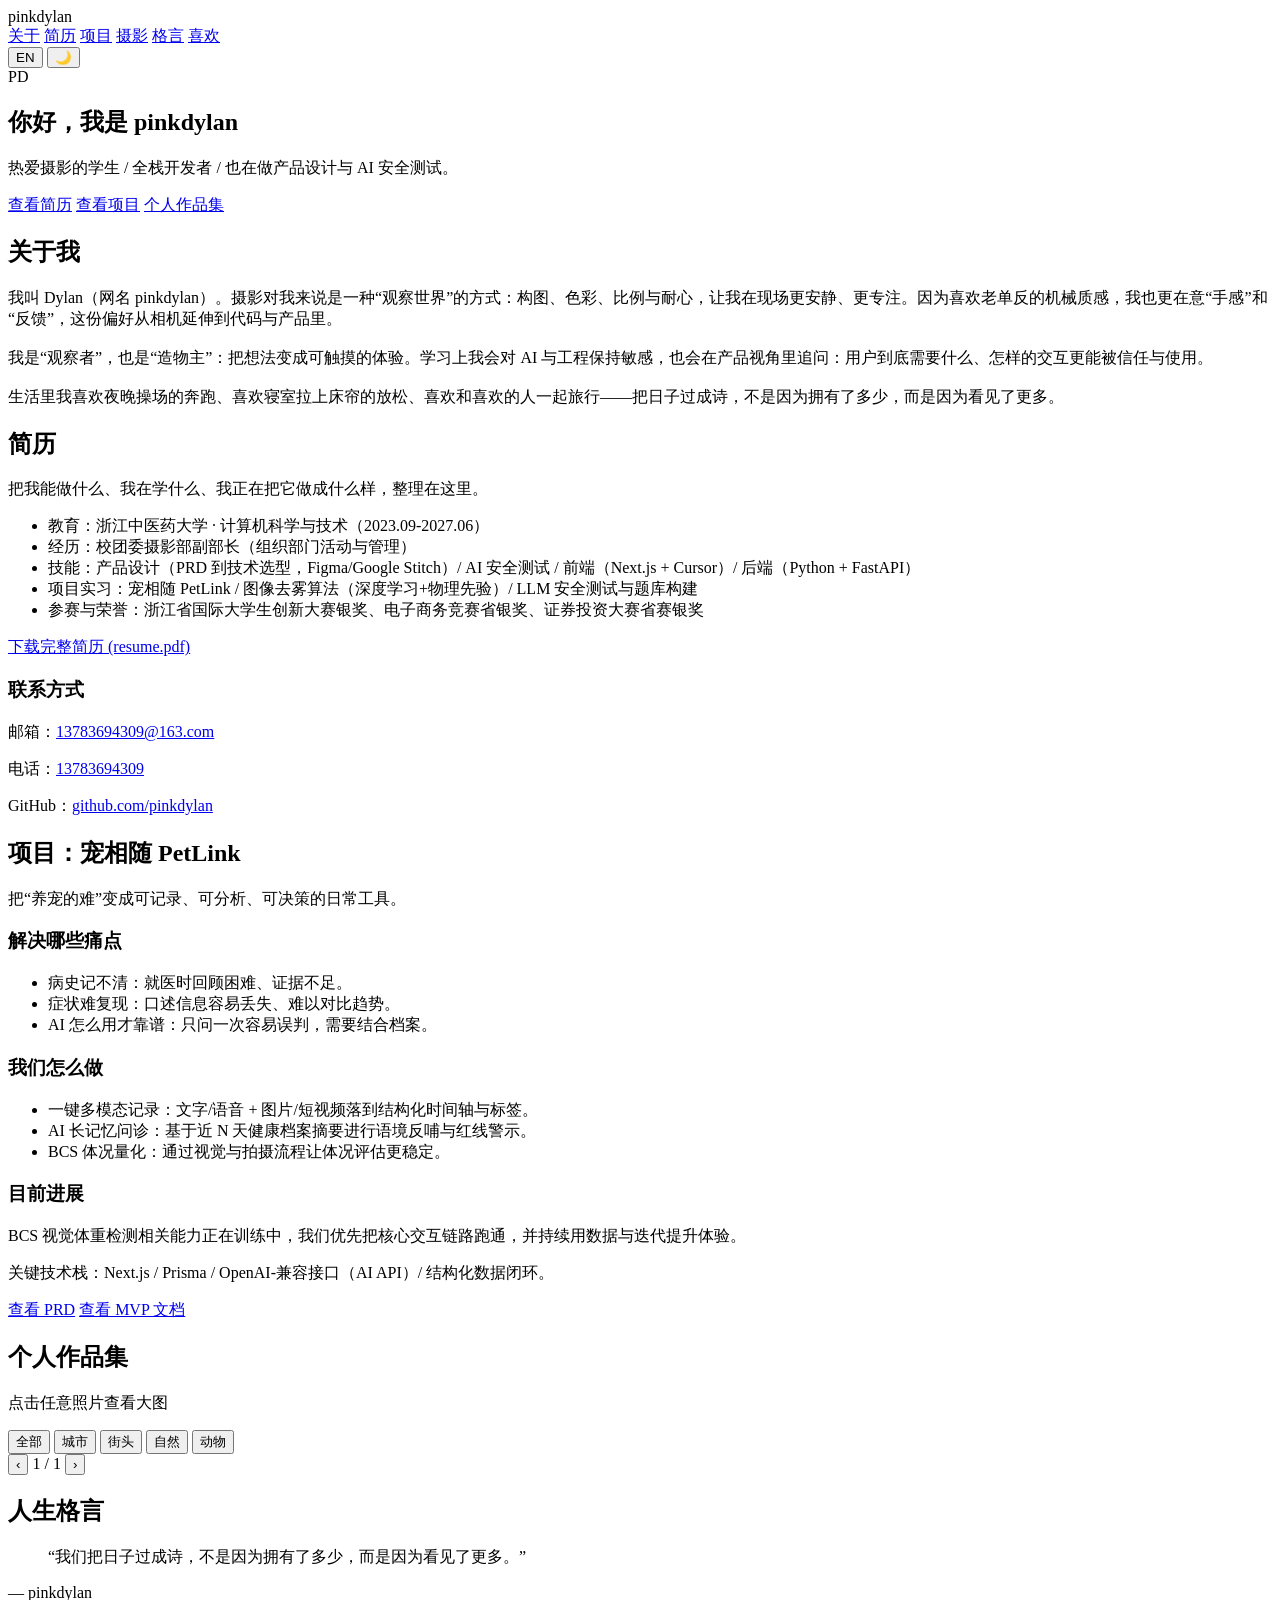
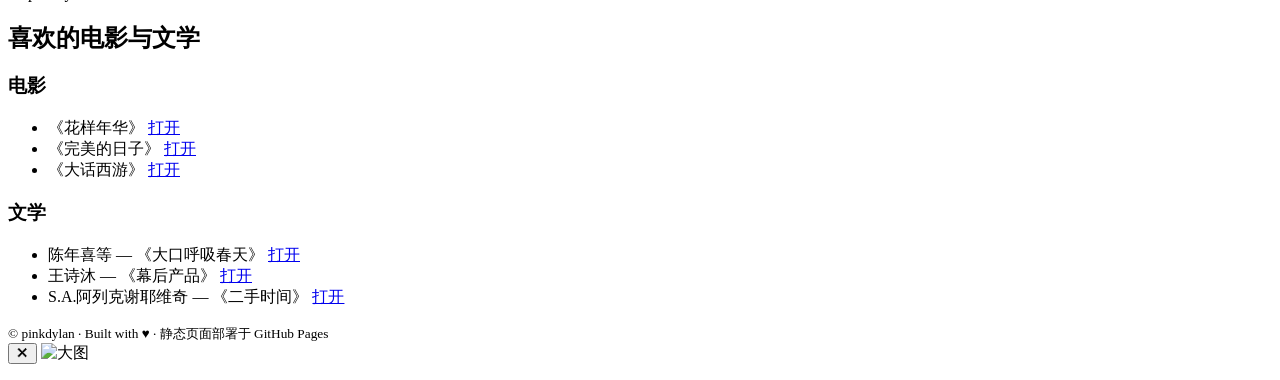
==== docs/index.html @ 2b76d9d4 "Deploy site from docs folder Made-with: Cursor" ====
<!--
Project: pinkdylan GitHub Pages (静态站)
包含文件:
  - index.html
  - styles.css
  - scripts.js

说明: 这些文件按苹果风格（简洁、留白、模糊卡片）设计，适合放到仓库根目录并直接启用 GitHub Pages（使用 main 分支或 gh-pages 分支并选择 root）。

复制每个代码块到对应文件后，提交到 GitHub 并启用 Pages 即可。
-->

<!-- FILE: index.html -->
<!doctype html>
<html lang="zh-CN">
<head>
  <meta charset="utf-8" />
  <meta name="viewport" content="width=device-width, initial-scale=1" />
  <title>pinkdylan — 个人主页</title>
  <meta name="description" content="pinkdylan 的个人主页：关于我 / 简历 / 宠相随 PetLink / 个人作品集（摄影）/ 人生格言 / 喜欢的电影与文学" />
  <link rel="stylesheet" href="/web007/styles.css">
</head>
<body>
  <header class="topbar">
    <div class="container">
      <div class="brand">pinkdylan</div>
      <nav class="nav">
        <a href="#about" data-i18n="nav.about">关于</a>
        <a href="#resume" data-i18n="nav.resume">简历</a>
        <a href="#project" data-i18n="nav.project">项目</a>
        <a href="#photo" data-i18n="nav.photo">摄影</a>
        <a href="#quotes" data-i18n="nav.quotes">格言</a>
        <a href="#favorites" data-i18n="nav.favorites">喜欢</a>
      </nav>
      <button id="langToggle" class="icon-btn" aria-label="切换语言">EN</button>
      <button id="themeToggle" class="icon-btn" aria-label="切换浅色/深色">🌙</button>
    </div>
  </header>

  <main>
    <section class="hero">
      <div class="container hero-inner">
        <div class="avatar" aria-hidden="true">PD</div>
        <div class="hero-text">
          <h1 data-i18n="hero.title">你好，我是 <span class="accent">pinkdylan</span></h1>
          <p class="lead" data-i18n="hero.lead">热爱摄影的学生 / 全栈开发者 / 也在做产品设计与 AI 安全测试。</p>
          <p class="ctas">
            <a class="btn" href="#resume" data-i18n="hero.ctaResume">查看简历</a>
            <a class="btn ghost" href="#project" data-i18n="hero.ctaProject">查看项目</a>
            <a class="btn ghost" href="#photo" data-i18n="hero.ctaPhotos">个人作品集</a>
          </p>
        </div>
      </div>
    </section>

    <section id="about" class="card-section container">
      <div class="card">
        <h2 data-i18n="about.title">关于我</h2>
        <p data-i18n="about.body">我叫 Dylan（网名 pinkdylan）。摄影对我来说是一种“观察世界”的方式：构图、色彩、比例与耐心，让我在现场更安静、更专注。因为喜欢老单反的机械质感，我也更在意“手感”和“反馈”，这份偏好从相机延伸到代码与产品里。
          <br><br>
          我是“观察者”，也是“造物主”：把想法变成可触摸的体验。学习上我会对 AI 与工程保持敏感，也会在产品视角里追问：用户到底需要什么、怎样的交互更能被信任与使用。
          <br><br>
          生活里我喜欢夜晚操场的奔跑、喜欢寝室拉上床帘的放松、喜欢和喜欢的人一起旅行——把日子过成诗，不是因为拥有了多少，而是因为看见了更多。</p>
      </div>
    </section>

    <section id="resume" class="card-section container">
      <div class="card grid-2">
        <div>
          <h2 data-i18n="resume.title">简历</h2>
          <p data-i18n="resume.intro">把我能做什么、我在学什么、我正在把它做成什么样，整理在这里。</p>
          <ul>
            <li data-i18n="resume.edu">教育：浙江中医药大学 · 计算机科学与技术（2023.09-2027.06）</li>
            <li data-i18n="resume.role">经历：校团委摄影部副部长（组织部门活动与管理）</li>
            <li data-i18n="resume.skills">技能：产品设计（PRD 到技术选型，Figma/Google Stitch）/ AI 安全测试 / 前端（Next.js + Cursor）/ 后端（Python + FastAPI）</li>
            <li data-i18n="resume.projects">项目实习：<span class="muted">宠相随 PetLink</span> / 图像去雾算法（深度学习+物理先验）/ LLM 安全测试与题库构建</li>
            <li data-i18n="resume.awards">参赛与荣誉：浙江省国际大学生创新大赛银奖、电子商务竞赛省银奖、证券投资大赛省赛银奖</li>
          </ul>
          <p><a class="btn" href="dylans_resume.pdf" target="_blank" rel="noopener" data-i18n="resume.download">下载完整简历 (resume.pdf)</a></p>
        </div>
        <div>
          <h3 data-i18n="resume.contact">联系方式</h3>
          <p><span data-i18n="resume.email">邮箱：</span><a href="mailto:13783694309@163.com">13783694309@163.com</a></p>
          <p><span data-i18n="resume.phone">电话：</span><a href="tel:13783694309">13783694309</a></p>
          <p><span data-i18n="resume.github">GitHub：</span><a href="https://github.com/pinkdylan" target="_blank" rel="noopener">github.com/pinkdylan</a></p>
        </div>
      </div>
    </section>

    <section id="project" class="card-section container">
      <div class="card">
        <h2 data-i18n="project.title">项目：宠相随 PetLink</h2>
        <p class="muted" data-i18n="project.subtitle">把“养宠的难”变成可记录、可分析、可决策的日常工具。</p>
        <div class="grid-2" style="align-items:start">
          <div>
            <h3 data-i18n="project.what">解决哪些痛点</h3>
            <ul>
              <li data-i18n="project.pain1">病史记不清：就医时回顾困难、证据不足。</li>
              <li data-i18n="project.pain2">症状难复现：口述信息容易丢失、难以对比趋势。</li>
              <li data-i18n="project.pain3">AI 怎么用才靠谱：只问一次容易误判，需要结合档案。</li>
            </ul>
            <h3 data-i18n="project.sol">我们怎么做</h3>
            <ul>
              <li data-i18n="project.s1">一键多模态记录：文字/语音 + 图片/短视频落到结构化时间轴与标签。</li>
              <li data-i18n="project.s2">AI 长记忆问诊：基于近 N 天健康档案摘要进行语境反哺与红线警示。</li>
              <li data-i18n="project.s3">BCS 体况量化：通过视觉与拍摄流程让体况评估更稳定。</li>
            </ul>
          </div>
          <div>
            <h3 data-i18n="project.current">目前进展</h3>
            <p data-i18n="project.currentText">BCS 视觉体重检测相关能力正在训练中，我们优先把核心交互链路跑通，并持续用数据与迭代提升体验。</p>
            <p class="muted" data-i18n="project.tech">关键技术栈：Next.js / Prisma / OpenAI-兼容接口（AI API）/ 结构化数据闭环。</p>
            <p>
              <a class="btn" href="petlinkPRD.md" target="_blank" rel="noopener" data-i18n="project.prd">查看 PRD</a>
              <a class="btn ghost" href="petlink_mvp1.0.md" target="_blank" rel="noopener" data-i18n="project.mvp">查看 MVP 文档</a>
            </p>
          </div>
        </div>
      </div>
    </section>

    <section id="photo" class="card-section container">
      <h2 data-i18n="photo.title">个人作品集</h2>
      <p class="muted" data-i18n="photo.hint">点击任意照片查看大图</p>
      <div class="photo-controls">
        <div class="filters">
          <button class="chip active" data-filter="all" data-i18n="photo.filter.all">全部</button>
          <button class="chip" data-filter="city" data-i18n="photo.filter.city">城市</button>
          <button class="chip" data-filter="street" data-i18n="photo.filter.street">街头</button>
          <button class="chip" data-filter="nature" data-i18n="photo.filter.nature">自然</button>
          <button class="chip" data-filter="animal" data-i18n="photo.filter.animal">动物</button>
        </div>
        <div class="pager">
          <button id="prevPage" class="chip" aria-label="Prev">‹</button>
          <span id="pageInfo" class="muted">1 / 1</span>
          <button id="nextPage" class="chip" aria-label="Next">›</button>
        </div>
      </div>
      <div class="photo-grid" id="photoGrid"></div>
    </section>

    <section id="quotes" class="card-section container">
      <div class="card">
        <h2 data-i18n="quotes.title">人生格言</h2>
        <blockquote class="quote">“我们把日子过成诗，不是因为拥有了多少，而是因为看见了更多。”</blockquote>
        <p class="muted">— pinkdylan</p>
      </div>
    </section>

    <section id="favorites" class="card-section container">
      <div class="card">
        <h2 data-i18n="favorites.title">喜欢的电影与文学</h2>
        <div class="favorites-list">
          <div>
            <h3 data-i18n="favorites.movies">电影</h3>
            <ul>
              <li>
                <span class="title" data-i18n="favorites.m1">《花样年华》</span>
                <a class="btn small" href="https://movie.douban.com/subject/1291557/" target="_blank" rel="noopener" data-i18n="open">打开</a>
              </li>
              <li>
                <span class="title" data-i18n="favorites.m2">《完美的日子》</span>
                <a class="btn small" href="https://movie.douban.com/subject/36536325/" target="_blank" rel="noopener" data-i18n="open">打开</a>
              </li>
              <li>
                <span class="title" data-i18n="favorites.m3">《大话西游》</span>
                <a class="btn small" href="https://movie.douban.com/subject/1292213/" target="_blank" rel="noopener" data-i18n="open">打开</a>
              </li>
            </ul>
          </div>
          <div>
            <h3 data-i18n="favorites.books">文学</h3>
            <ul>
              <li>
                <span class="title" data-i18n="favorites.b1">陈年喜等 — 《大口呼吸春天》</span>
                <a class="btn small" href="https://search.douban.com/book/subject_search?search_text=%E5%A4%A7%E5%8F%A3%E5%91%BC%E5%90%B8%E6%98%A5%E5%A4%A9" target="_blank" rel="noopener" data-i18n="open">打开</a>
              </li>
              <li>
                <span class="title" data-i18n="favorites.b2">王诗沐 — 《幕后产品》</span>
                <a class="btn small" href="https://search.douban.com/book/subject_search?search_text=%E5%B9%95%E5%90%8E%E4%BA%A7%E5%93%81" target="_blank" rel="noopener" data-i18n="open">打开</a>
              </li>
              <li>
                <span class="title" data-i18n="favorites.b3">S.A.阿列克谢耶维奇 — 《二手时间》</span>
                <a class="btn small" href="https://search.douban.com/book/subject_search?search_text=%E4%BA%8C%E6%89%8B%E6%97%B6%E9%97%B4" target="_blank" rel="noopener" data-i18n="open">打开</a>
              </li>
            </ul>
          </div>
        </div>
      </div>
    </section>

  </main>

  <footer class="site-footer">
    <div class="container">
      <small>© <span id="year"></span> pinkdylan · Built with ♥ · 静态页面部署于 GitHub Pages</small>
    </div>
  </footer>

  <!-- Lightbox -->
  <div id="lightbox" class="lightbox" aria-hidden="true">
    <button id="lbClose" class="lb-close" aria-label="关闭">✕</button>
    <img id="lbImage" alt="大图" />
    <p id="lbCaption" class="lb-caption"></p>
  </div>

  <script src="/web007/scripts.js"></script>
</body>
</html>
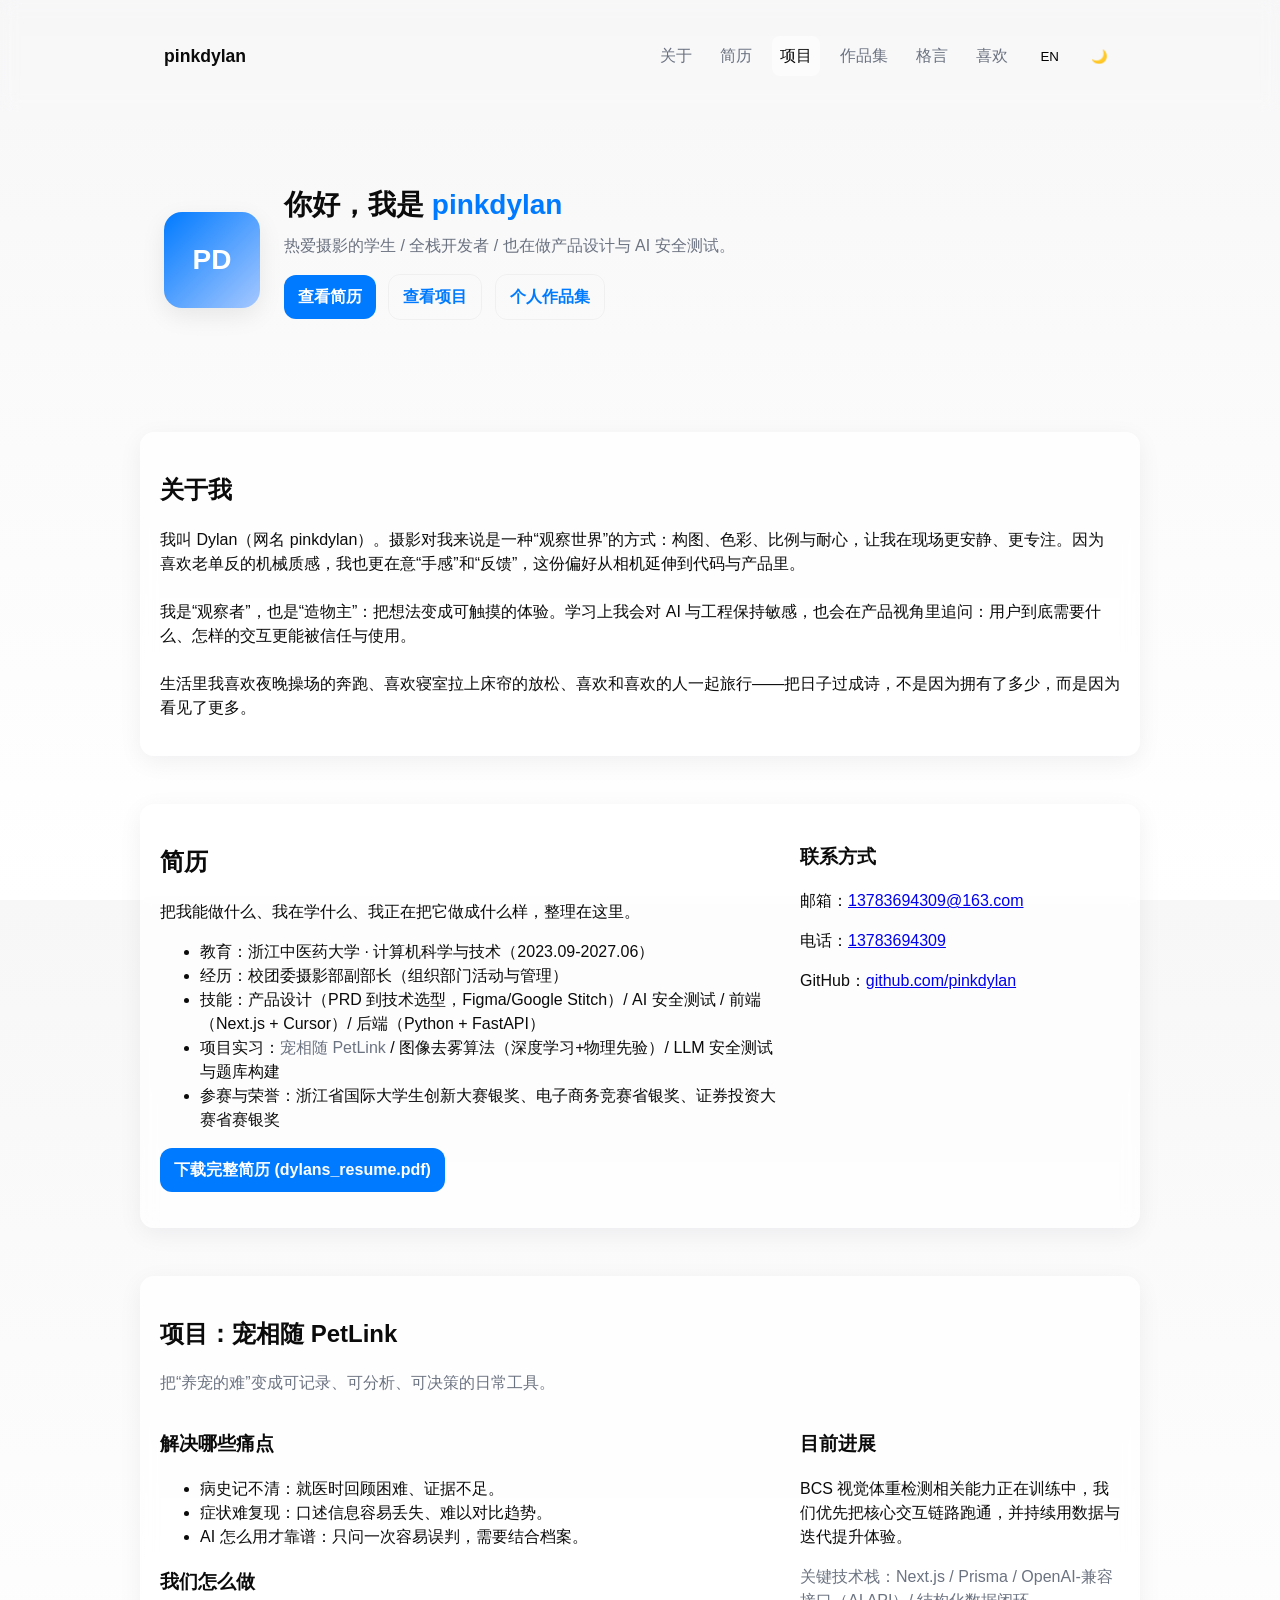
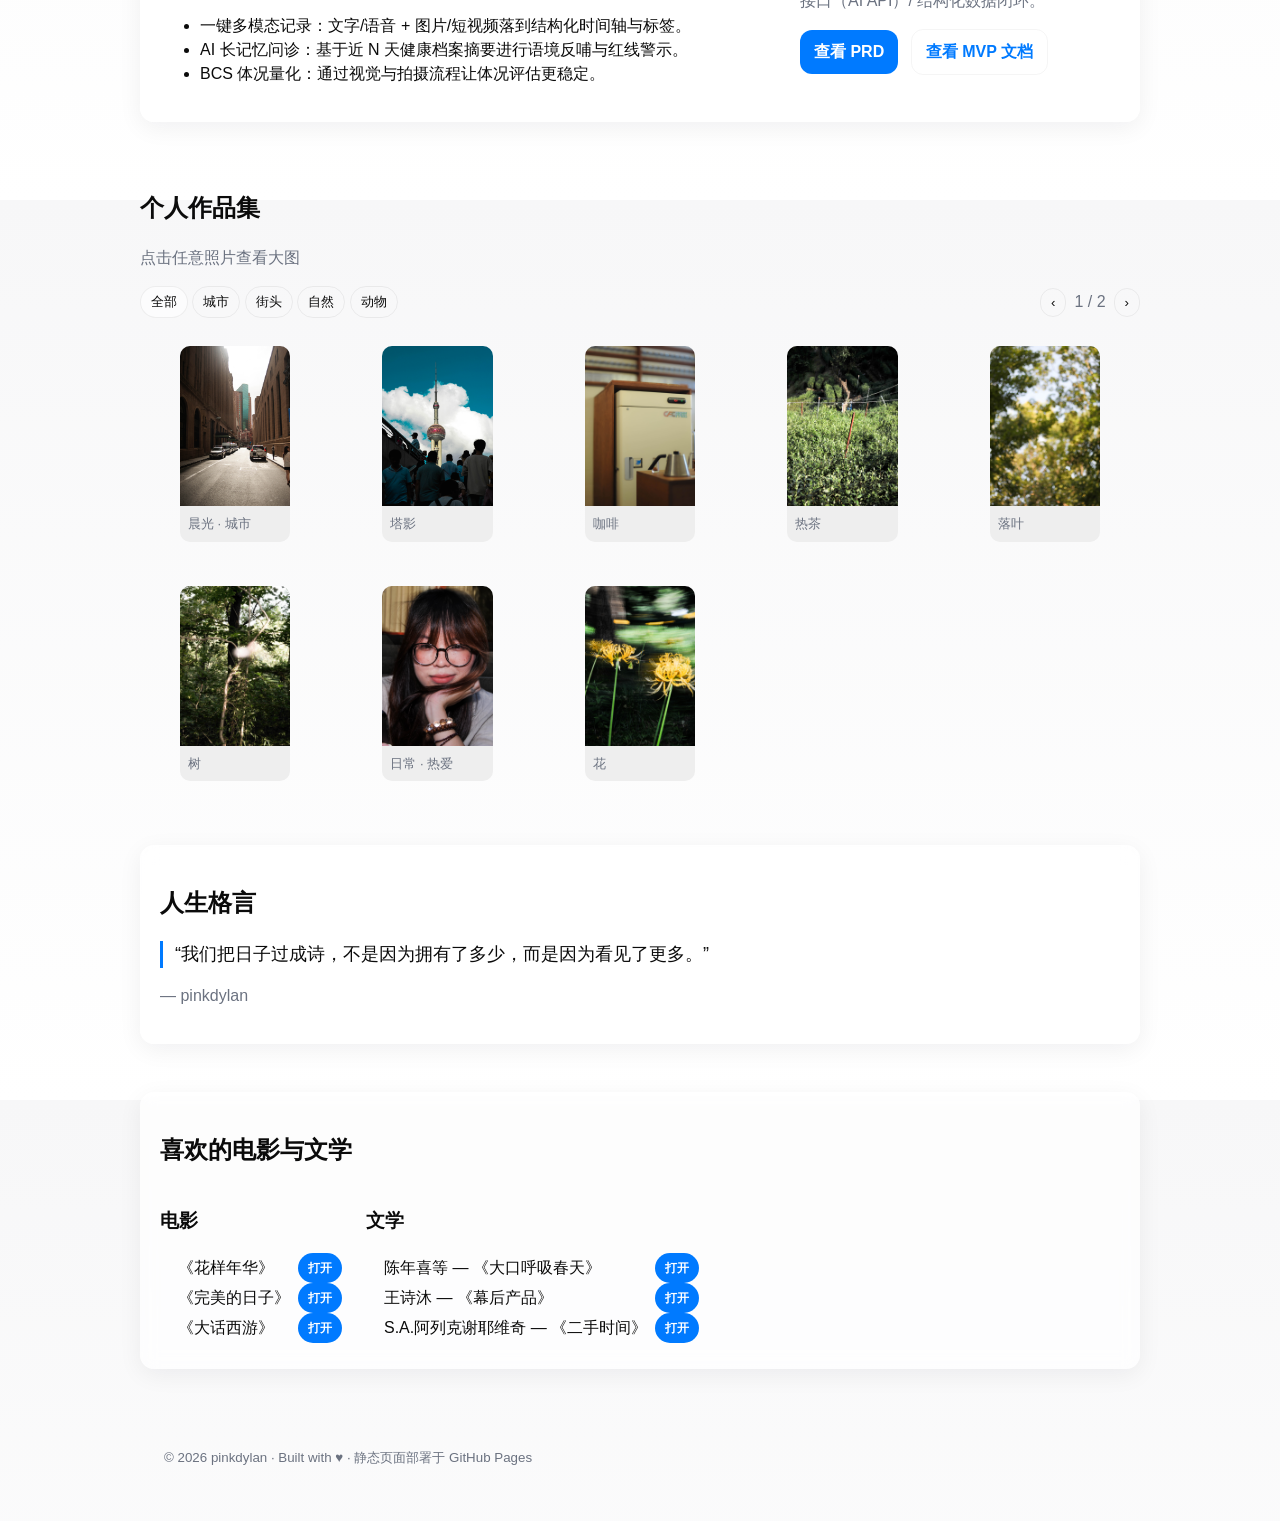
==== commit 281a8aab: "Use relative asset paths Made-with: Cursor" ====
--- a/docs/index.html
+++ b/docs/index.html
@@ -18,7 +18,7 @@
   <meta name="viewport" content="width=device-width, initial-scale=1" />
   <title>pinkdylan — 个人主页</title>
   <meta name="description" content="pinkdylan 的个人主页：关于我 / 简历 / 宠相随 PetLink / 个人作品集（摄影）/ 人生格言 / 喜欢的电影与文学" />
-  <link rel="stylesheet" href="/web007/styles.css">
+  <link rel="stylesheet" href="styles.css">
 </head>
 <body>
   <header class="topbar">
@@ -204,7 +204,7 @@
     <p id="lbCaption" class="lb-caption"></p>
   </div>
 
-  <script src="/web007/scripts.js"></script>
+  <script src="scripts.js"></script>
 </body>
 </html>
 
--- a/docs/styles.css
+++ b/docs/styles.css
@@ -0,0 +1,92 @@
+
+:root{
+  --bg: #f7f7f8;
+  --card: rgba(255,255,255,0.7);
+  --text: #0b0b0b;
+  --muted: #6b7280;
+  --accent: #007aff;
+  --glass: rgba(255,255,255,0.6);
+}
+
+/* Dark theme vars */
+:root.dark{
+  --bg: #0b0b0e;
+  --card: rgba(20,20,22,0.6);
+  --text: #f2f2f3;
+  --muted: #9ca3af;
+  --accent: #0a84ff;
+  --glass: rgba(255,255,255,0.04);
+}
+
+*{box-sizing:border-box}
+html,body{height:100%}
+body{
+  margin:0;
+  font-family: -apple-system, BlinkMacSystemFont, "Segoe UI", Roboto, "Helvetica Neue", Arial;
+  background:linear-gradient(180deg,var(--bg), #ffffff);
+  color:var(--text);
+  -webkit-font-smoothing:antialiased;
+  -moz-osx-font-smoothing:grayscale;
+  line-height:1.5;
+}
+.container{max-width:1000px;margin:0 auto;padding:24px}
+.topbar{backdrop-filter: blur(8px);position:sticky;top:0;background:transparent;padding:12px 0;z-index:50}
+.topbar .container{display:flex;align-items:center;gap:16px}
+.brand{font-weight:700;font-size:1.1rem}
+.nav{margin-left:auto;display:flex;gap:12px}
+.nav a{color:var(--muted);text-decoration:none;padding:8px;border-radius:8px}
+.nav a.active{color:var(--text);background:var(--glass)}
+.nav a:hover{color:var(--text);background:var(--glass)}
+.icon-btn{background:transparent;border:0;padding:8px;border-radius:8px;cursor:pointer}
+
+.hero{padding:48px 0}
+.hero-inner{display:flex;gap:24px;align-items:center}
+.avatar{width:96px;height:96px;border-radius:18px;background:linear-gradient(135deg,var(--accent),#a6c8ff);display:flex;align-items:center;justify-content:center;font-weight:700;color:white;font-size:28px;box-shadow:0 8px 24px rgba(0,0,0,0.08)}
+.hero-text h1{margin:0;font-size:28px}
+.lead{color:var(--muted);margin-top:8px}
+.btn{display:inline-block;padding:10px 14px;border-radius:12px;text-decoration:none;background:var(--accent);color:white;font-weight:600;margin-right:8px}
+.btn.ghost{background:transparent;color:var(--accent);border:1px solid rgba(10,10,10,0.04)}
+.btn.small{padding:6px 10px;font-size:12px;border-radius:999px;margin-right:0}
+
+.card-section{padding:24px 0}
+.card{background:var(--card);border-radius:14px;padding:20px;box-shadow:0 6px 24px rgba(16,24,40,0.06);backdrop-filter: blur(8px)}
+.grid-2{display:grid;grid-template-columns:1fr 320px;gap:20px}
+.muted{color:var(--muted)}
+.photo-grid{display:grid;grid-template-columns:repeat(auto-fit,minmax(180px,1fr));gap:12px;margin-top:12px}
+.photo-item{border-radius:10px;overflow:hidden;background:#eee}
+.photo-item img{width:100%;height:160px;object-fit:cover;display:block}
+.photo-item figcaption{padding:8px;font-size:13px;color:var(--muted)}
+.photo-controls{display:flex;align-items:center;justify-content:space-between;gap:12px;margin-top:8px;margin-bottom:8px}
+.chip{border:1px solid rgba(10,10,10,0.06);background:transparent;color:var(--text);border-radius:999px;padding:6px 10px;cursor:pointer}
+.chip.active{background:var(--glass)}
+.pager{display:flex;align-items:center;gap:8px}
+.quote{font-size:18px;margin:8px 0;padding-left:12px;border-left:3px solid var(--accent);color:var(--text)}
+.favorites-list{display:flex;gap:24px}
+.favorites-list ul{margin:6px 0;padding-left:18px}
+.favorites-list li{display:flex;align-items:center;justify-content:space-between;gap:8px}
+.favorites-list li .title{flex:1;min-width:0}
+.site-footer{padding:28px 0;color:var(--muted)}
+
+/* Lightbox */
+.lightbox{position:fixed;inset:0;display:flex;align-items:center;justify-content:center;background:rgba(2,6,23,0.6);opacity:0;pointer-events:none;transition:opacity .22s}
+.lightbox.show{opacity:1;pointer-events:auto}
+.lb-close{position:absolute;top:24px;right:24px;background:transparent;border:0;color:white;font-size:20px}
+.lb-caption{color:white;margin-top:12px}
+#lbImage{max-width:90vw;max-height:80vh;border-radius:12px;box-shadow:0 20px 60px rgba(0,0,0,0.6)}
+
+/* responsive */
+@media (max-width:760px){
+  .grid-2{grid-template-columns:1fr}
+  .hero-inner{flex-direction:row}
+  .avatar{width:72px;height:72px;border-radius:12px}
+  .photo-controls{flex-direction:column;align-items:flex-start}
+}
+
+/* small tweaks */
+.accent{color:var(--accent)}
+
+
+/* accessible focus styles */
+a:focus,button:focus{outline:3px solid rgba(0,122,255,0.18);outline-offset:3px}
+
+
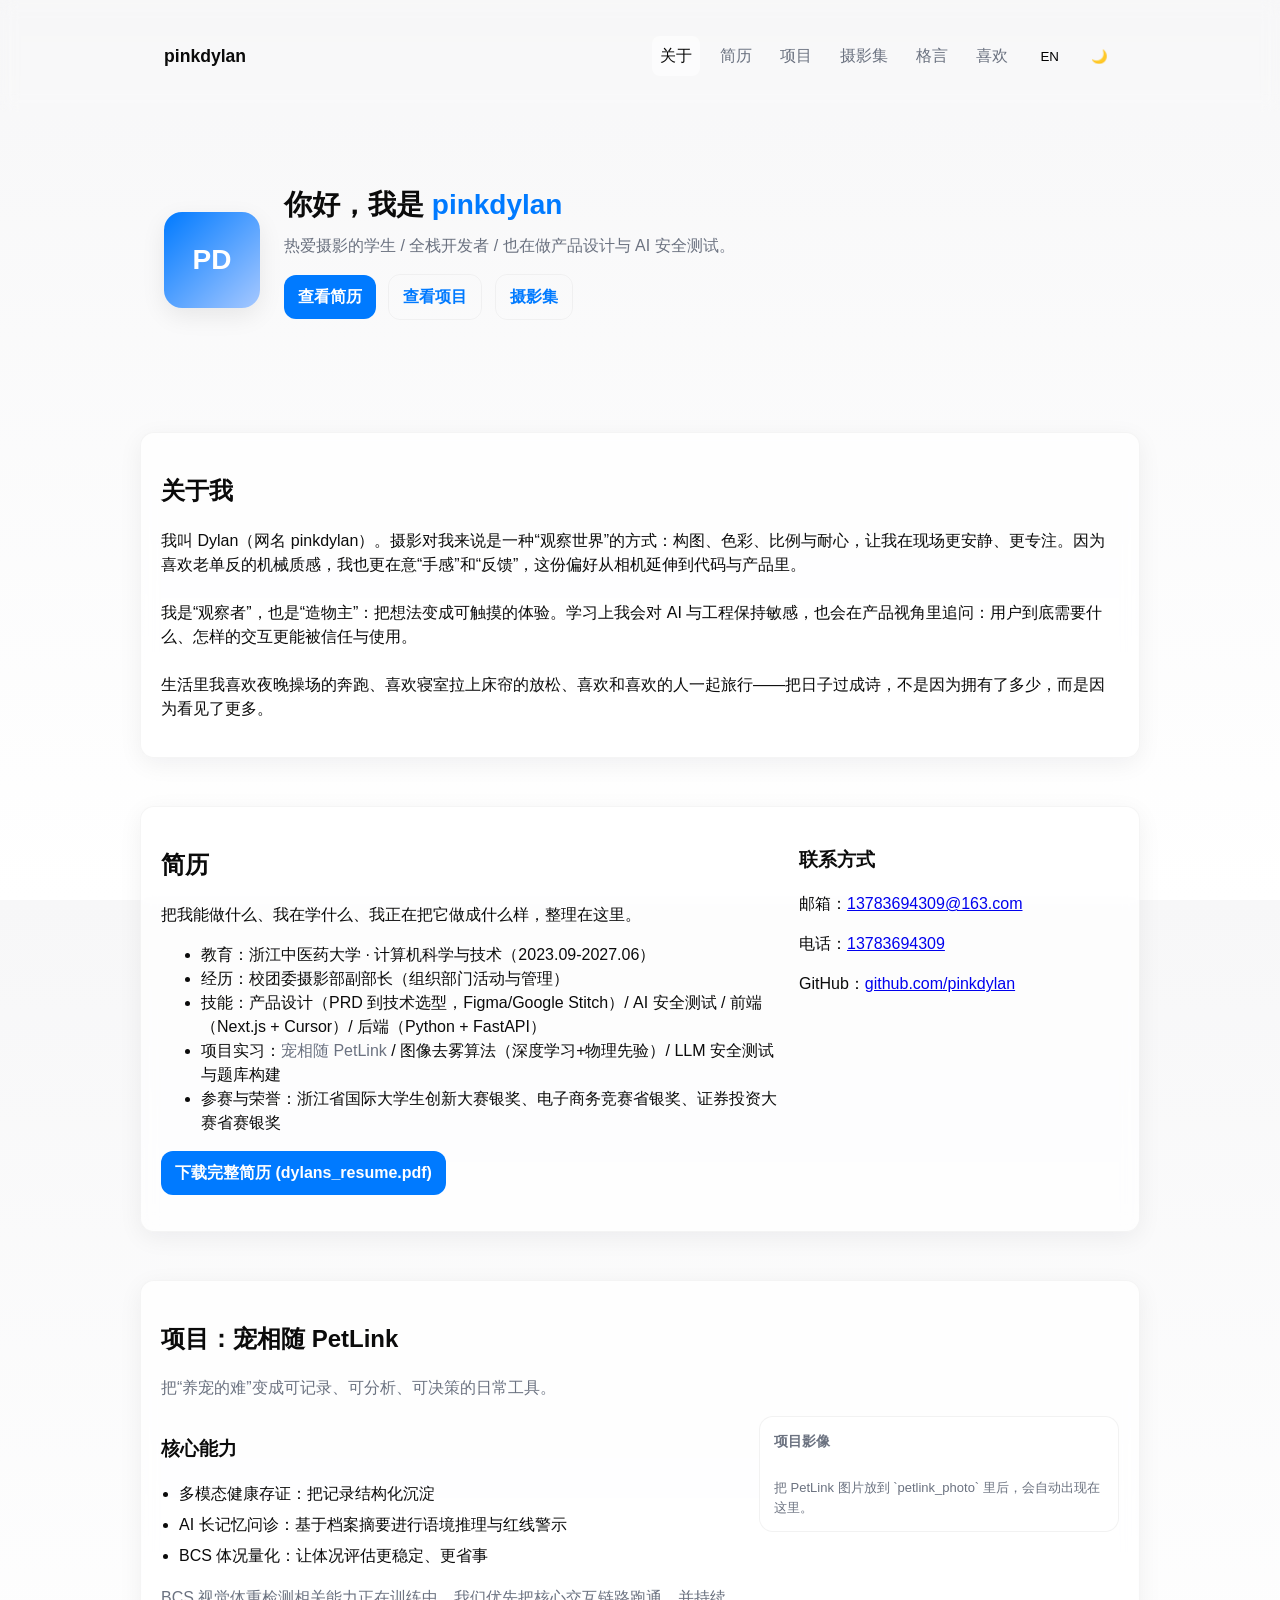
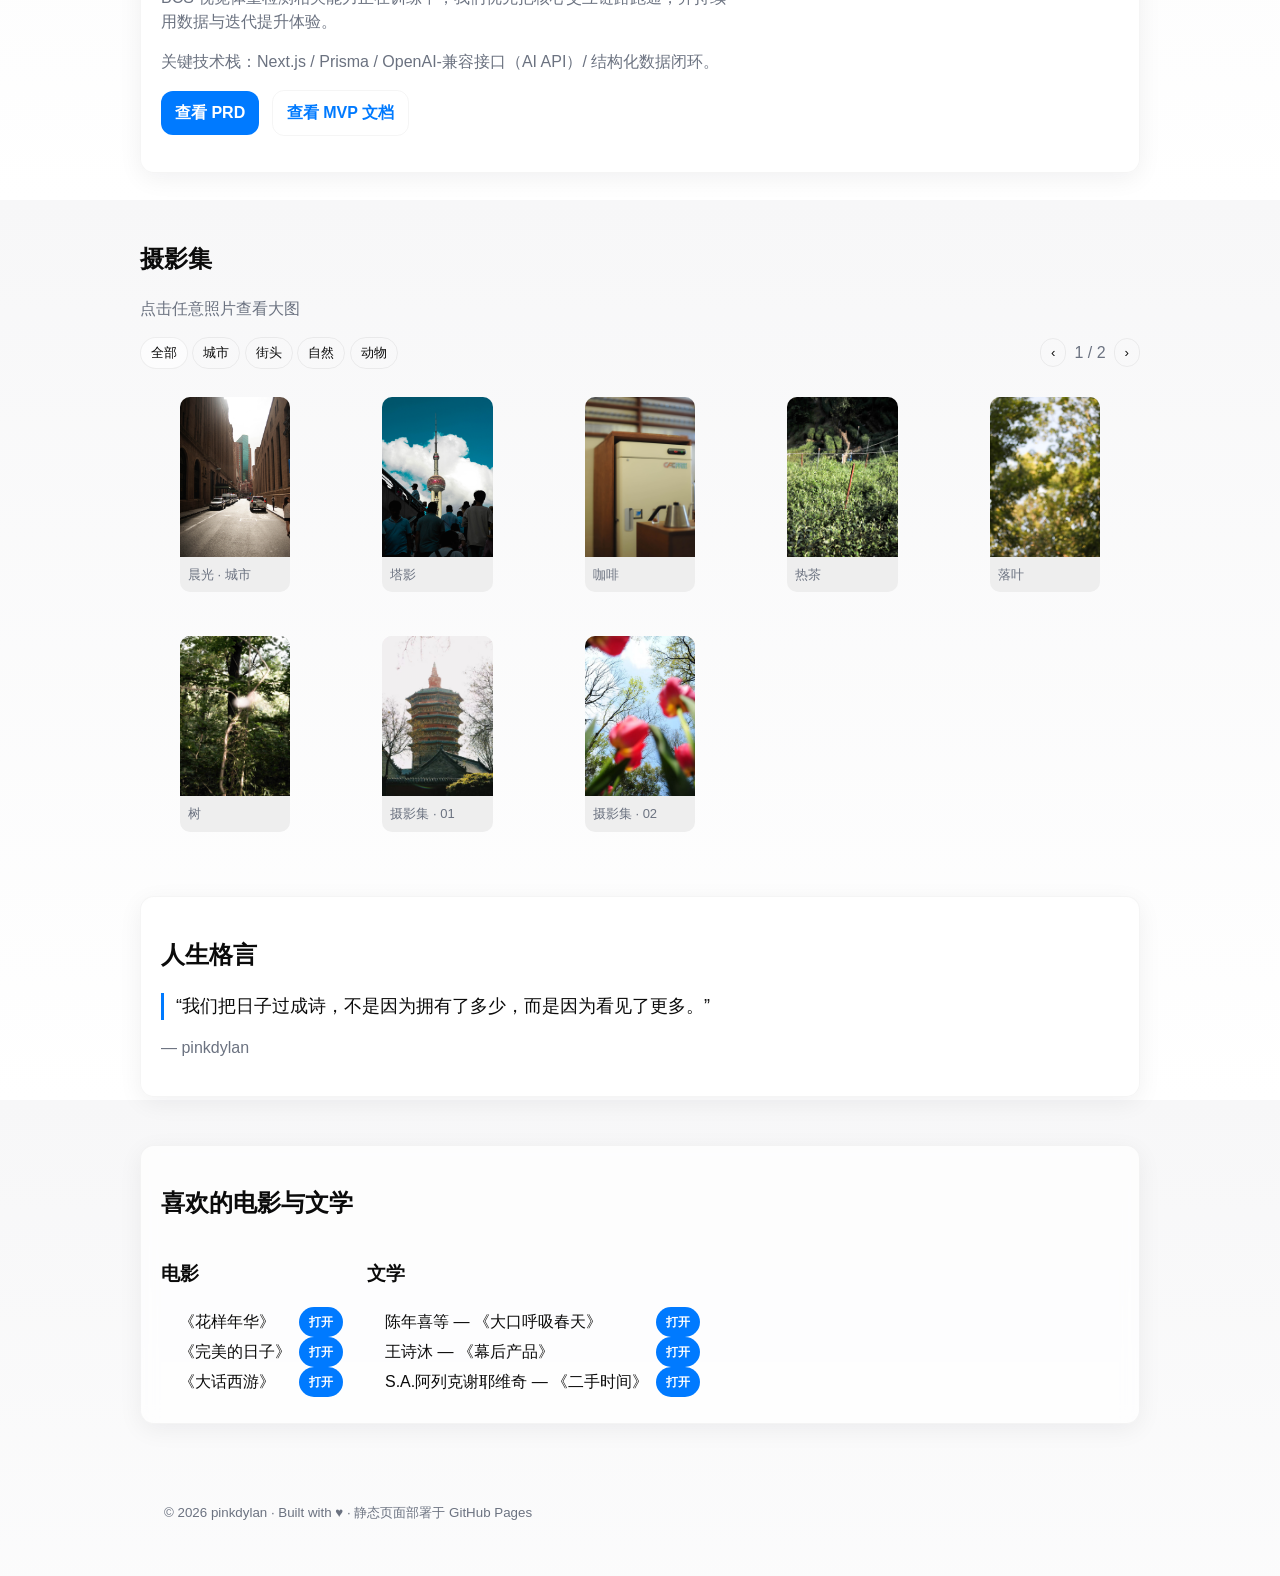
==== commit f6b4a021: "Revamp: 摄影集 + PetLink film slider Made-with: Cursor" ====
--- a/docs/index.html
+++ b/docs/index.html
@@ -47,7 +47,7 @@
           <p class="ctas">
             <a class="btn" href="#resume" data-i18n="hero.ctaResume">查看简历</a>
             <a class="btn ghost" href="#project" data-i18n="hero.ctaProject">查看项目</a>
-            <a class="btn ghost" href="#photo" data-i18n="hero.ctaPhotos">个人作品集</a>
+            <a class="btn ghost" href="#photo" data-i18n="hero.ctaPhotos">摄影集</a>
           </p>
         </div>
       </div>
@@ -91,36 +91,39 @@
       <div class="card">
         <h2 data-i18n="project.title">项目：宠相随 PetLink</h2>
         <p class="muted" data-i18n="project.subtitle">把“养宠的难”变成可记录、可分析、可决策的日常工具。</p>
-        <div class="grid-2" style="align-items:start">
+        <div class="project-grid">
           <div>
-            <h3 data-i18n="project.what">解决哪些痛点</h3>
-            <ul>
-              <li data-i18n="project.pain1">病史记不清：就医时回顾困难、证据不足。</li>
-              <li data-i18n="project.pain2">症状难复现：口述信息容易丢失、难以对比趋势。</li>
-              <li data-i18n="project.pain3">AI 怎么用才靠谱：只问一次容易误判，需要结合档案。</li>
+            <h3 data-i18n="project.featureTitle">核心能力</h3>
+            <ul class="bullets">
+              <li data-i18n="project.feature1">多模态健康存证：把记录结构化沉淀</li>
+              <li data-i18n="project.feature2">AI 长记忆问诊：基于档案摘要进行语境推理与红线警示</li>
+              <li data-i18n="project.feature3">BCS 体况量化：让体况评估更稳定、更省事</li>
             </ul>
-            <h3 data-i18n="project.sol">我们怎么做</h3>
-            <ul>
-              <li data-i18n="project.s1">一键多模态记录：文字/语音 + 图片/短视频落到结构化时间轴与标签。</li>
-              <li data-i18n="project.s2">AI 长记忆问诊：基于近 N 天健康档案摘要进行语境反哺与红线警示。</li>
-              <li data-i18n="project.s3">BCS 体况量化：通过视觉与拍摄流程让体况评估更稳定。</li>
-            </ul>
-          </div>
-          <div>
-            <h3 data-i18n="project.current">目前进展</h3>
-            <p data-i18n="project.currentText">BCS 视觉体重检测相关能力正在训练中，我们优先把核心交互链路跑通，并持续用数据与迭代提升体验。</p>
+            <p class="muted" data-i18n="project.currentText">BCS 视觉体重检测相关能力正在训练中，我们优先把核心交互链路跑通，并持续用数据与迭代提升体验。</p>
             <p class="muted" data-i18n="project.tech">关键技术栈：Next.js / Prisma / OpenAI-兼容接口（AI API）/ 结构化数据闭环。</p>
             <p>
               <a class="btn" href="petlinkPRD.md" target="_blank" rel="noopener" data-i18n="project.prd">查看 PRD</a>
               <a class="btn ghost" href="petlink_mvp1.0.md" target="_blank" rel="noopener" data-i18n="project.mvp">查看 MVP 文档</a>
             </p>
           </div>
+
+          <div class="film-wrap">
+            <div class="film-header">
+              <h3 class="film-title" data-i18n="project.photosTitle">项目影像</h3>
+              <div class="film-buttons">
+                <button id="petlinkPrev" class="icon-btn film-btn" aria-label="上一张">‹</button>
+                <button id="petlinkNext" class="icon-btn film-btn" aria-label="下一张">›</button>
+              </div>
+            </div>
+            <div id="petlinkScroller" class="film-scroller" aria-label="PetLink 图片滑动"></div>
+            <p id="petlinkEmpty" class="muted film-empty" data-i18n="project.petlinkEmpty">把 PetLink 图片放到 `petlink_photo` 里后，会自动出现在这里。</p>
+          </div>
         </div>
       </div>
     </section>
 
     <section id="photo" class="card-section container">
-      <h2 data-i18n="photo.title">个人作品集</h2>
+      <h2 data-i18n="photo.title">摄影集</h2>
       <p class="muted" data-i18n="photo.hint">点击任意照片查看大图</p>
       <div class="photo-controls">
         <div class="filters">
--- a/docs/styles.css
+++ b/docs/styles.css
@@ -49,11 +49,12 @@
 .btn.small{padding:6px 10px;font-size:12px;border-radius:999px;margin-right:0}
 
 .card-section{padding:24px 0}
-.card{background:var(--card);border-radius:14px;padding:20px;box-shadow:0 6px 24px rgba(16,24,40,0.06);backdrop-filter: blur(8px)}
+.card{background:var(--card);border-radius:14px;padding:20px;box-shadow:0 6px 24px rgba(16,24,40,0.06);border:1px solid rgba(10,10,10,0.04);backdrop-filter: blur(8px)}
 .grid-2{display:grid;grid-template-columns:1fr 320px;gap:20px}
 .muted{color:var(--muted)}
 .photo-grid{display:grid;grid-template-columns:repeat(auto-fit,minmax(180px,1fr));gap:12px;margin-top:12px}
-.photo-item{border-radius:10px;overflow:hidden;background:#eee}
+.photo-item{border-radius:10px;overflow:hidden;background:#eee;transition:transform .18s ease, box-shadow .18s ease}
+.photo-item:hover{transform:translateY(-2px);box-shadow:0 14px 40px rgba(16,24,40,0.12)}
 .photo-item img{width:100%;height:160px;object-fit:cover;display:block}
 .photo-item figcaption{padding:8px;font-size:13px;color:var(--muted)}
 .photo-controls{display:flex;align-items:center;justify-content:space-between;gap:12px;margin-top:8px;margin-bottom:8px}
@@ -67,6 +68,25 @@
 .favorites-list li .title{flex:1;min-width:0}
 .site-footer{padding:28px 0;color:var(--muted)}
 
+/* PetLink film strip slider + project layout */
+.project-grid{display:grid;grid-template-columns:1fr 360px;gap:20px;align-items:start}
+.bullets{margin:10px 0 18px;padding-left:18px}
+.bullets li{margin:7px 0}
+.film-wrap{border-radius:14px;padding:14px;background:rgba(255,255,255,0.22);border:1px solid rgba(10,10,10,0.05);backdrop-filter: blur(8px)}
+.film-header{display:flex;align-items:center;justify-content:space-between;gap:12px;margin-bottom:10px}
+.film-title{margin:0;font-size:14px;font-weight:700;color:var(--muted)}
+.film-buttons{display:flex;gap:8px}
+.film-btn{border:1px solid rgba(10,10,10,0.08)}
+.film-scroller{display:flex;gap:14px;overflow-x:auto;scroll-snap-type:x mandatory;padding-bottom:6px}
+.film-scroller::-webkit-scrollbar{height:8px}
+.film-scroller::-webkit-scrollbar-thumb{background:rgba(0,0,0,0.16);border-radius:999px}
+.film-scroller::-webkit-scrollbar-track{background:transparent}
+.film-slide{position:relative;flex:0 0 240px;scroll-snap-align:start;border-radius:14px;overflow:hidden;background:#eee;box-shadow:0 6px 24px rgba(16,24,40,0.08);transition:transform .18s ease}
+.film-slide a{display:block}
+.film-slide img{width:100%;height:170px;object-fit:cover;display:block}
+.film-slide:hover{transform:translateY(-2px)}
+.film-empty{margin:10px 0 0;font-size:13px}
+
 /* Lightbox */
 .lightbox{position:fixed;inset:0;display:flex;align-items:center;justify-content:center;background:rgba(2,6,23,0.6);opacity:0;pointer-events:none;transition:opacity .22s}
 .lightbox.show{opacity:1;pointer-events:auto}
@@ -77,6 +97,7 @@
 /* responsive */
 @media (max-width:760px){
   .grid-2{grid-template-columns:1fr}
+  .project-grid{grid-template-columns:1fr}
   .hero-inner{flex-direction:row}
   .avatar{width:72px;height:72px;border-radius:12px}
   .photo-controls{flex-direction:column;align-items:flex-start}
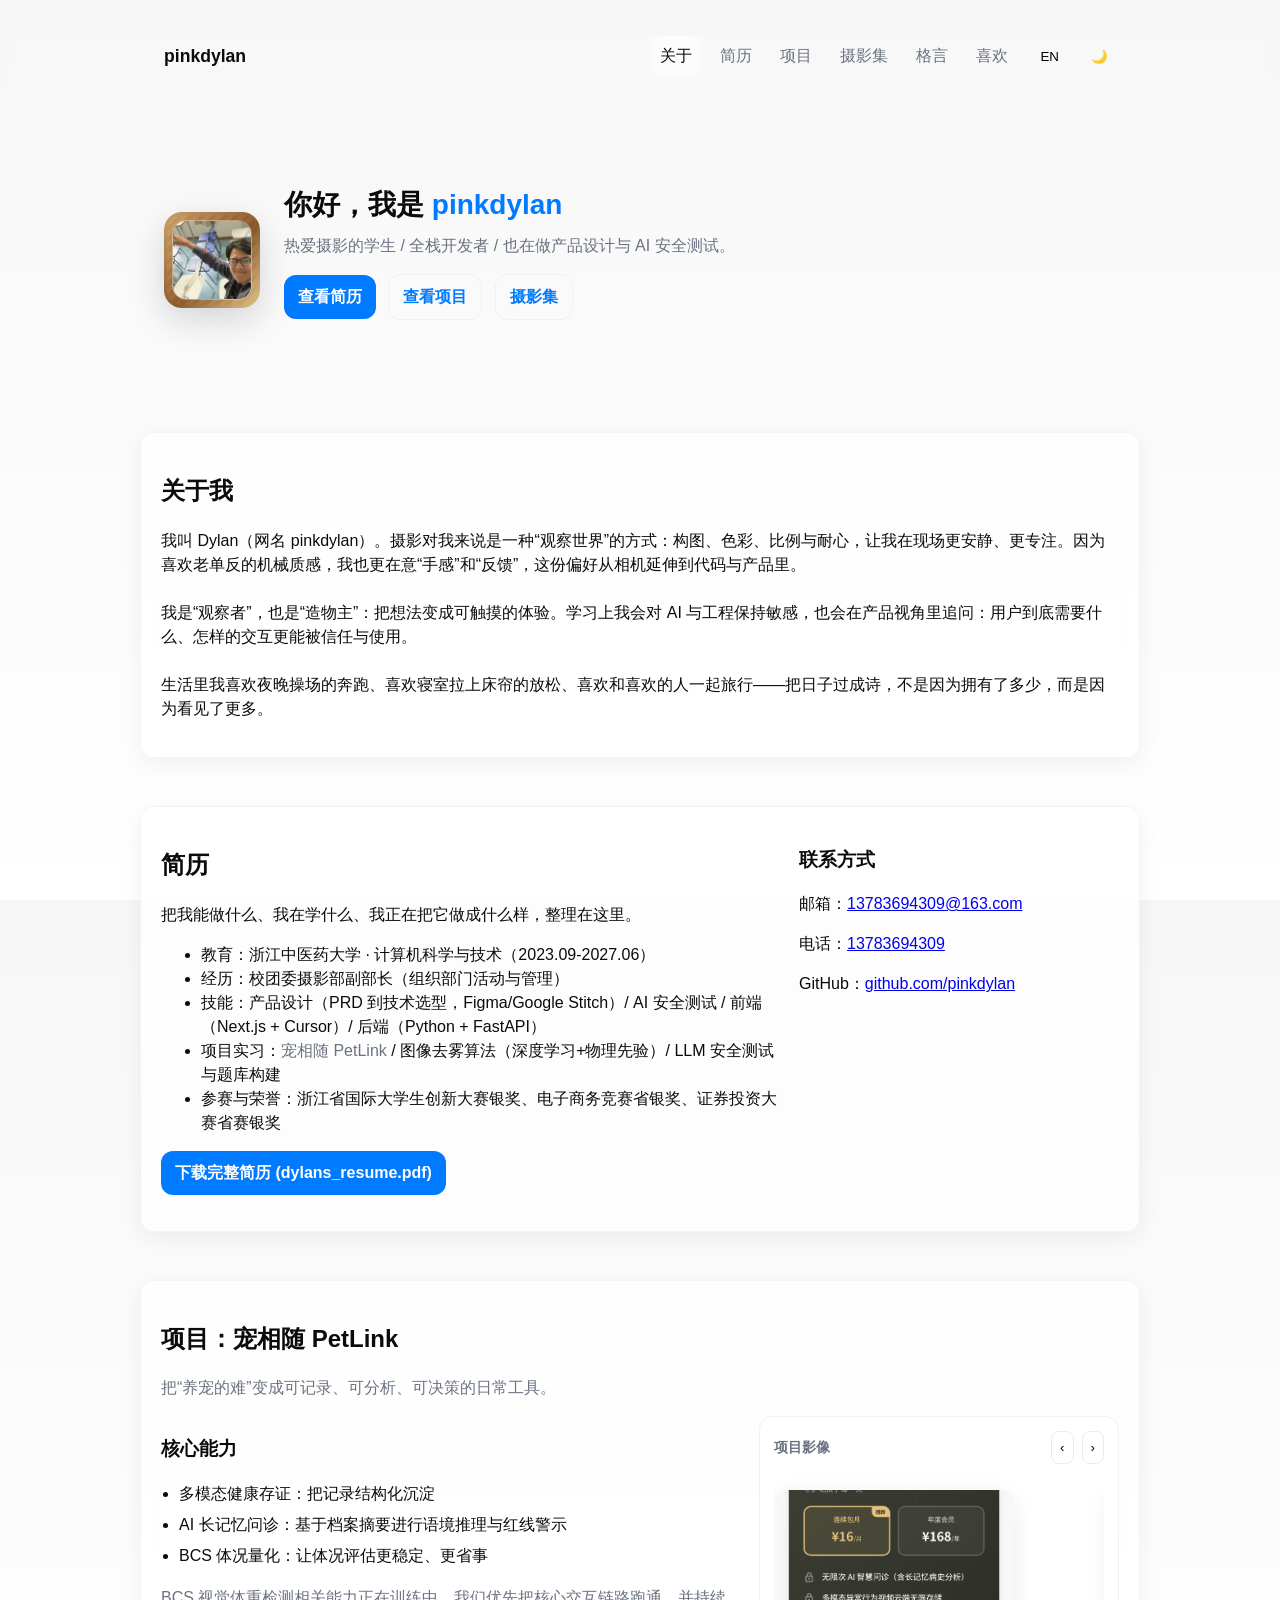
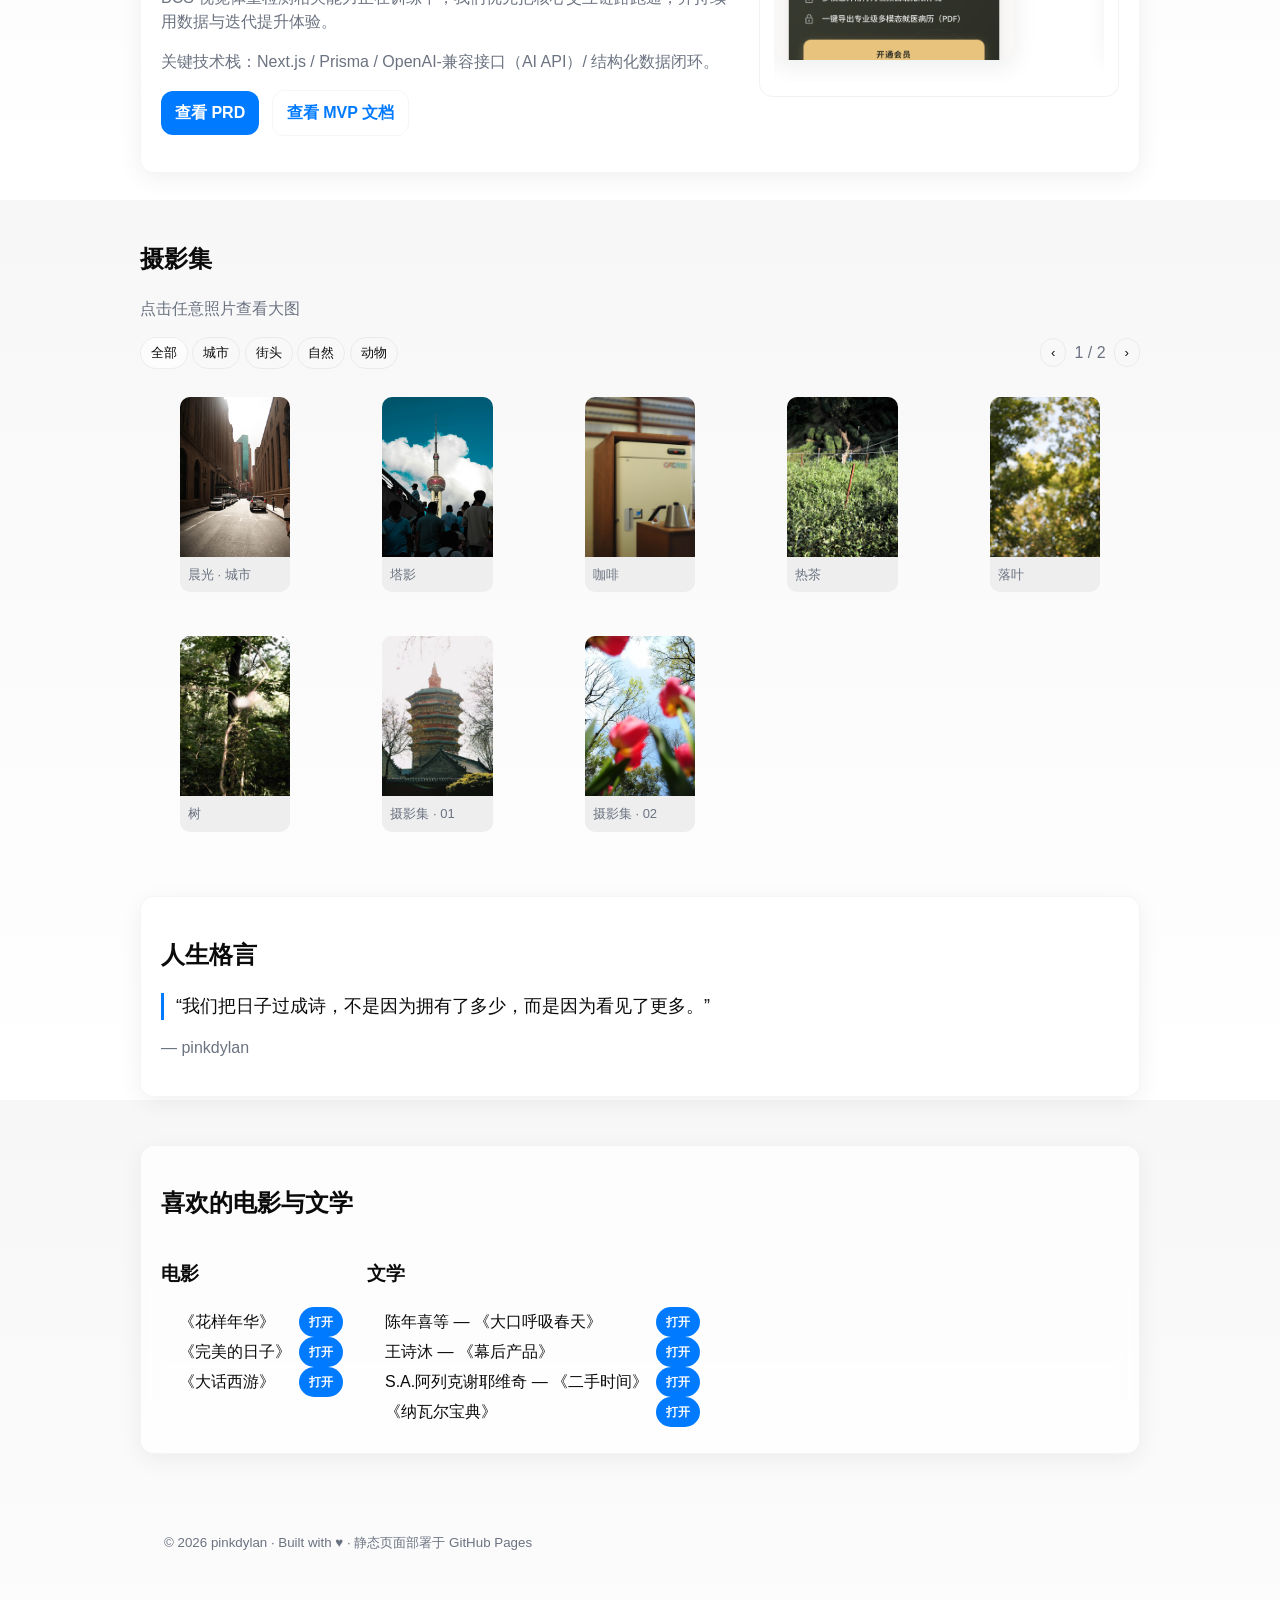
==== commit c2248ed3: "Add selfie wood frame + favorite book + PetLink slider Made-with: Cursor" ====
--- a/docs/index.html
+++ b/docs/index.html
@@ -40,7 +40,9 @@
   <main>
     <section class="hero">
       <div class="container hero-inner">
-        <div class="avatar" aria-hidden="true">PD</div>
+        <div class="avatar-frame" role="img" aria-label="pinkdylan 照片">
+          <img class="avatar-img" src="selfie.jpg" alt="pinkdylan" />
+        </div>
         <div class="hero-text">
           <h1 data-i18n="hero.title">你好，我是 <span class="accent">pinkdylan</span></h1>
           <p class="lead" data-i18n="hero.lead">热爱摄影的学生 / 全栈开发者 / 也在做产品设计与 AI 安全测试。</p>
@@ -186,6 +188,10 @@
                 <span class="title" data-i18n="favorites.b3">S.A.阿列克谢耶维奇 — 《二手时间》</span>
                 <a class="btn small" href="https://search.douban.com/book/subject_search?search_text=%E4%BA%8C%E6%89%8B%E6%97%B6%E9%97%B4" target="_blank" rel="noopener" data-i18n="open">打开</a>
               </li>
+              <li>
+                <span class="title" data-i18n="favorites.b4">《纳瓦尔宝典》</span>
+                <a class="btn small" href="https://search.douban.com/book/subject_search?search_text=%E7%BA%B3%E7%93%A6%E5%B0%94%E5%AE%9D%E5%85%B8" target="_blank" rel="noopener" data-i18n="open">打开</a>
+              </li>
             </ul>
           </div>
         </div>
--- a/docs/styles.css
+++ b/docs/styles.css
@@ -42,6 +42,37 @@
 .hero{padding:48px 0}
 .hero-inner{display:flex;gap:24px;align-items:center}
 .avatar{width:96px;height:96px;border-radius:18px;background:linear-gradient(135deg,var(--accent),#a6c8ff);display:flex;align-items:center;justify-content:center;font-weight:700;color:white;font-size:28px;box-shadow:0 8px 24px rgba(0,0,0,0.08)}
+.avatar-frame{
+  width:96px;
+  height:96px;
+  border-radius:18px;
+  padding:8px;
+  background:linear-gradient(135deg, #caa06a, #8a5a2b 55%, #e0c68b);
+  box-shadow:0 12px 34px rgba(16,24,40,0.16);
+  position:relative;
+}
+.avatar-frame::before{
+  content:'';
+  position:absolute;
+  inset:3px;
+  border-radius:15px;
+  background:
+    linear-gradient(90deg, rgba(255,255,255,0.10), rgba(255,255,255,0) 35%),
+    repeating-linear-gradient(135deg, rgba(0,0,0,0.06) 0 4px, rgba(255,255,255,0.03) 4px 8px);
+  mix-blend-mode:overlay;
+  pointer-events:none;
+}
+.avatar-img{
+  width:100%;
+  height:100%;
+  border-radius:14px;
+  object-fit:cover;
+  display:block;
+  border:1px solid rgba(255,255,255,0.35);
+  box-shadow: inset 0 0 0 1px rgba(0,0,0,0.06);
+  position:relative;
+  z-index:1;
+}
 .hero-text h1{margin:0;font-size:28px}
 .lead{color:var(--muted);margin-top:8px}
 .btn{display:inline-block;padding:10px 14px;border-radius:12px;text-decoration:none;background:var(--accent);color:white;font-weight:600;margin-right:8px}
@@ -100,6 +131,8 @@
   .project-grid{grid-template-columns:1fr}
   .hero-inner{flex-direction:row}
   .avatar{width:72px;height:72px;border-radius:12px}
+  .avatar-frame{width:72px;height:72px;border-radius:12px;padding:6px}
+  .avatar-img{border-radius:10px}
   .photo-controls{flex-direction:column;align-items:flex-start}
 }
 
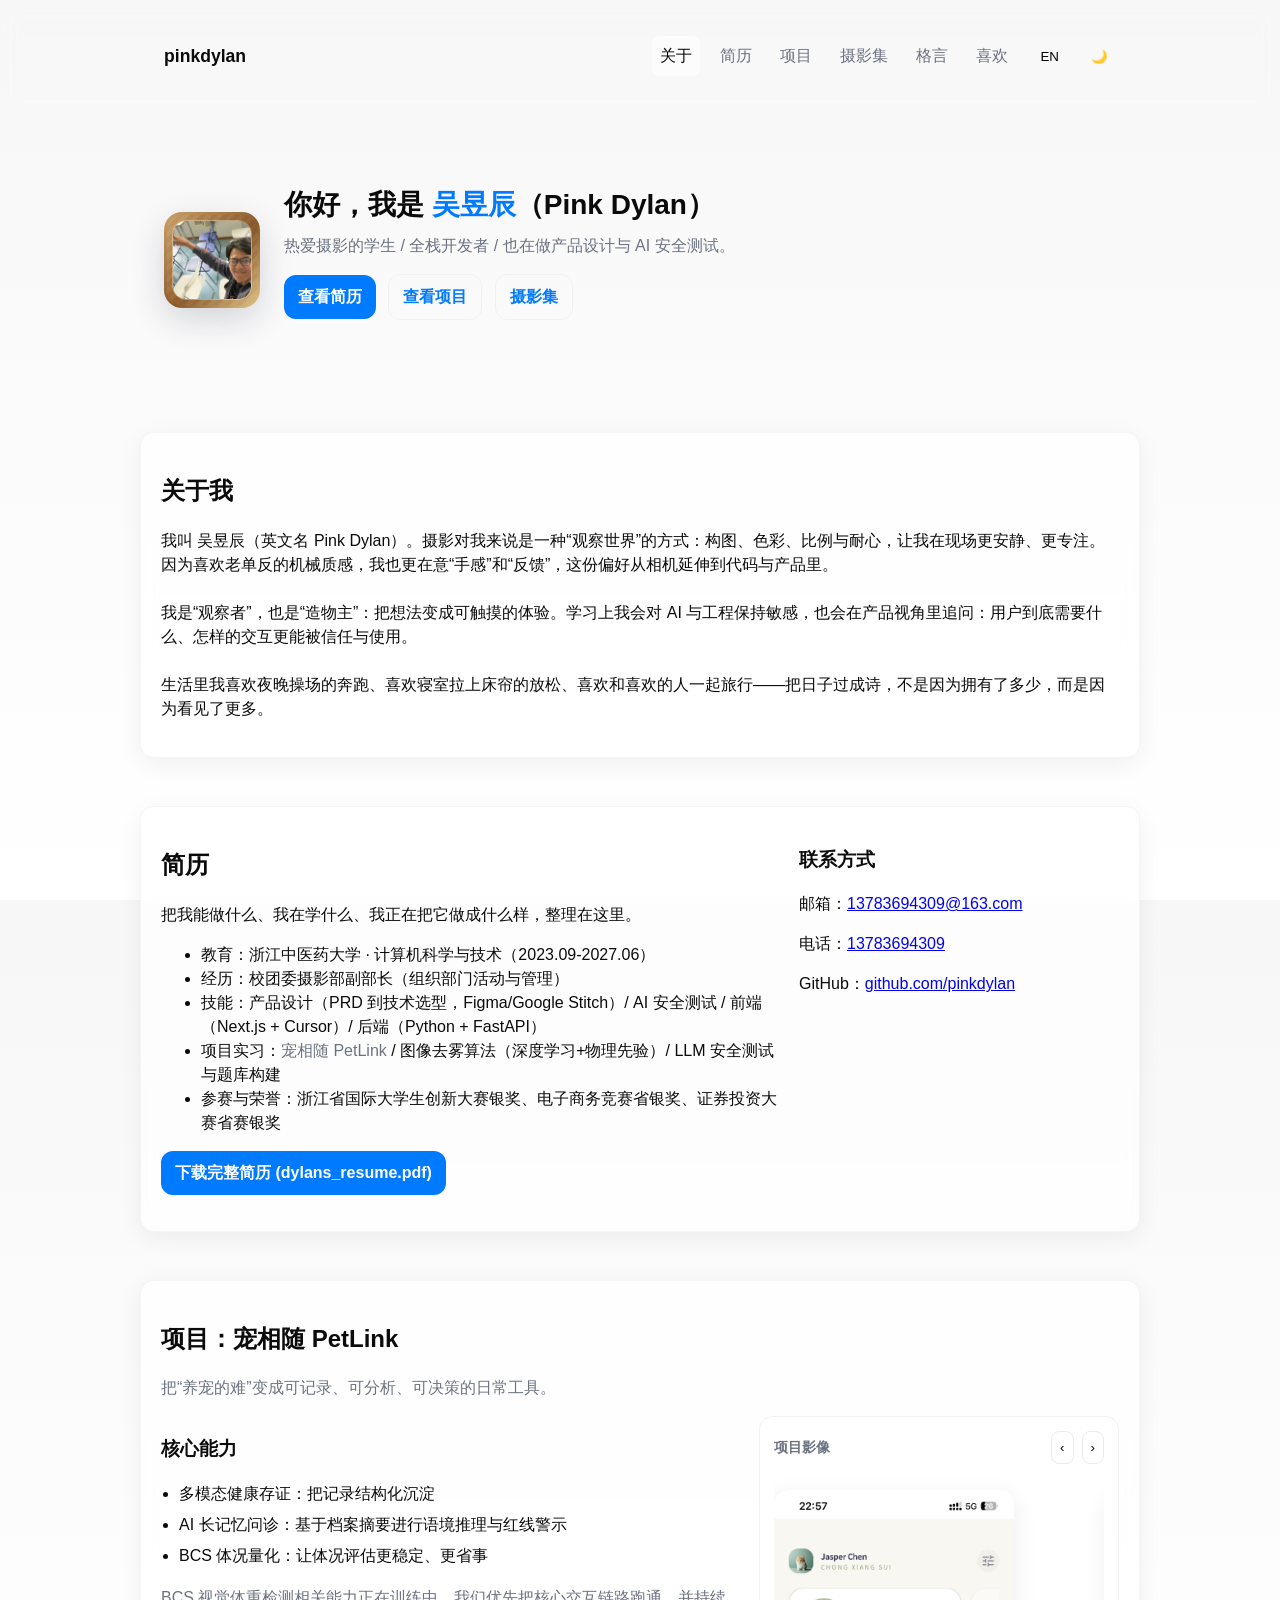
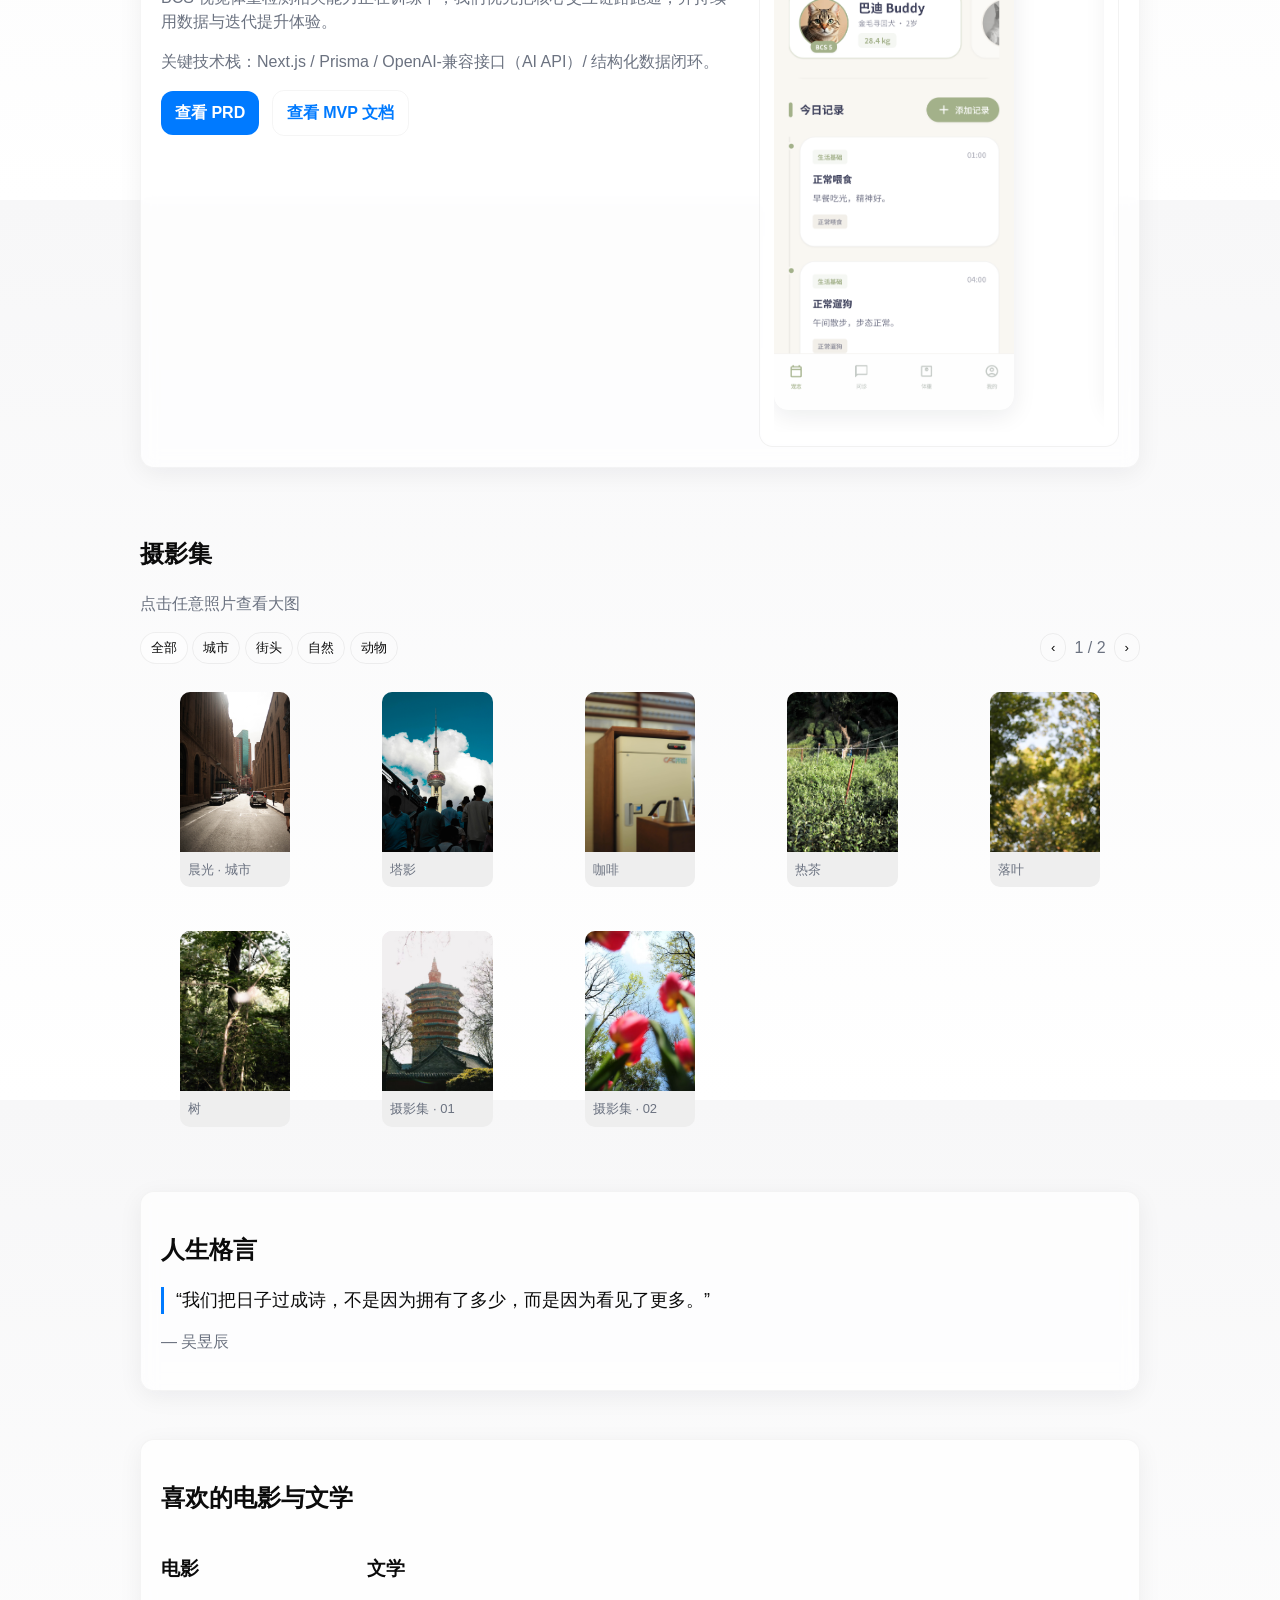
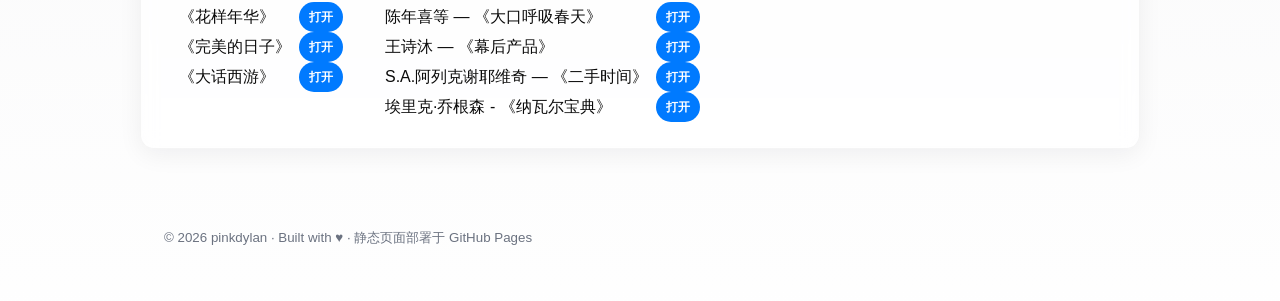
==== commit 8d069fbd: "PetLink order + Wu Yuchen + Naval Book Made-with: Cursor" ====
--- a/docs/index.html
+++ b/docs/index.html
@@ -148,7 +148,7 @@
       <div class="card">
         <h2 data-i18n="quotes.title">人生格言</h2>
         <blockquote class="quote">“我们把日子过成诗，不是因为拥有了多少，而是因为看见了更多。”</blockquote>
-        <p class="muted">— pinkdylan</p>
+        <p class="muted" data-i18n="quotes.by">— 吴昱辰</p>
       </div>
     </section>
 
--- a/docs/styles.css
+++ b/docs/styles.css
@@ -108,13 +108,13 @@
 .film-title{margin:0;font-size:14px;font-weight:700;color:var(--muted)}
 .film-buttons{display:flex;gap:8px}
 .film-btn{border:1px solid rgba(10,10,10,0.08)}
-.film-scroller{display:flex;gap:14px;overflow-x:auto;scroll-snap-type:x mandatory;padding-bottom:6px}
+.film-scroller{display:flex;gap:14px;overflow-x:auto;scroll-snap-type:x mandatory;padding-bottom:6px;align-items:flex-start}
 .film-scroller::-webkit-scrollbar{height:8px}
 .film-scroller::-webkit-scrollbar-thumb{background:rgba(0,0,0,0.16);border-radius:999px}
 .film-scroller::-webkit-scrollbar-track{background:transparent}
 .film-slide{position:relative;flex:0 0 240px;scroll-snap-align:start;border-radius:14px;overflow:hidden;background:#eee;box-shadow:0 6px 24px rgba(16,24,40,0.08);transition:transform .18s ease}
 .film-slide a{display:block}
-.film-slide img{width:100%;height:170px;object-fit:cover;display:block}
+.film-slide img{width:100%;height:auto;object-fit:contain;display:block}
 .film-slide:hover{transform:translateY(-2px)}
 .film-empty{margin:10px 0 0;font-size:13px}
 
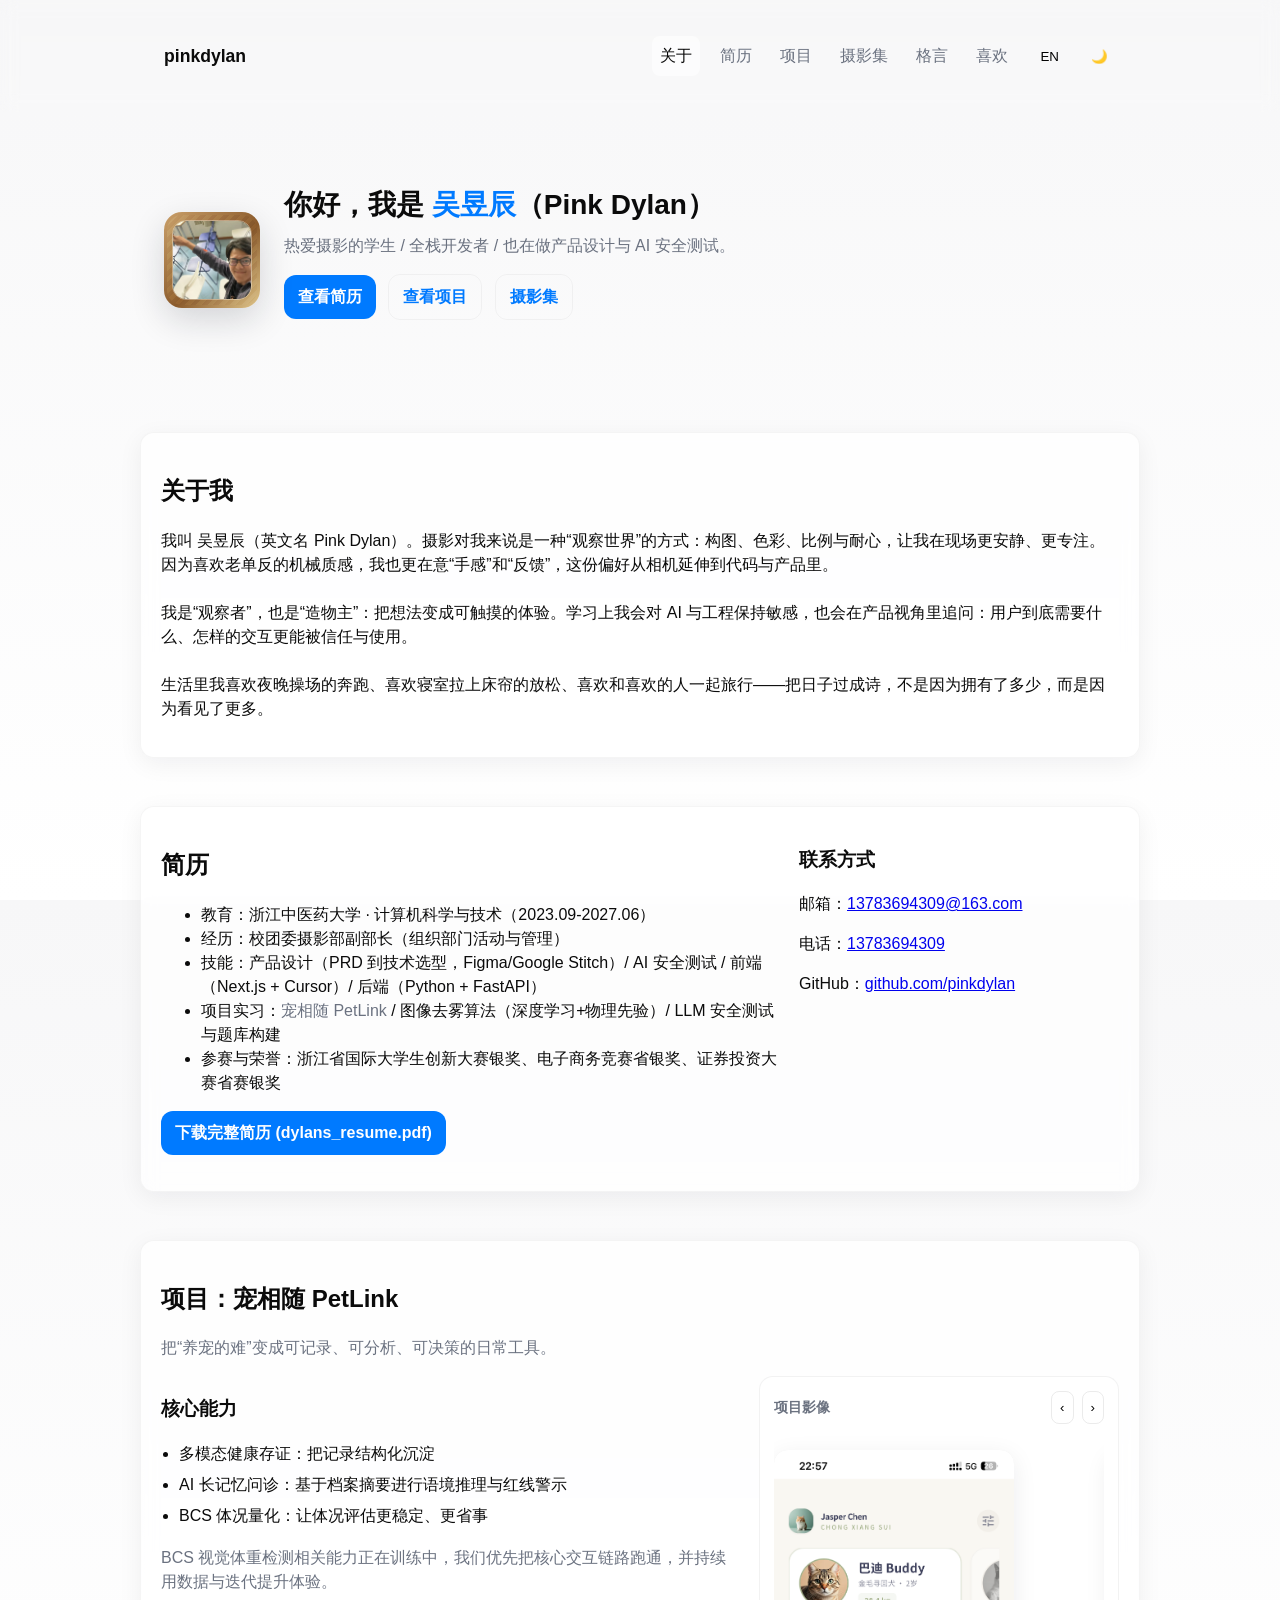
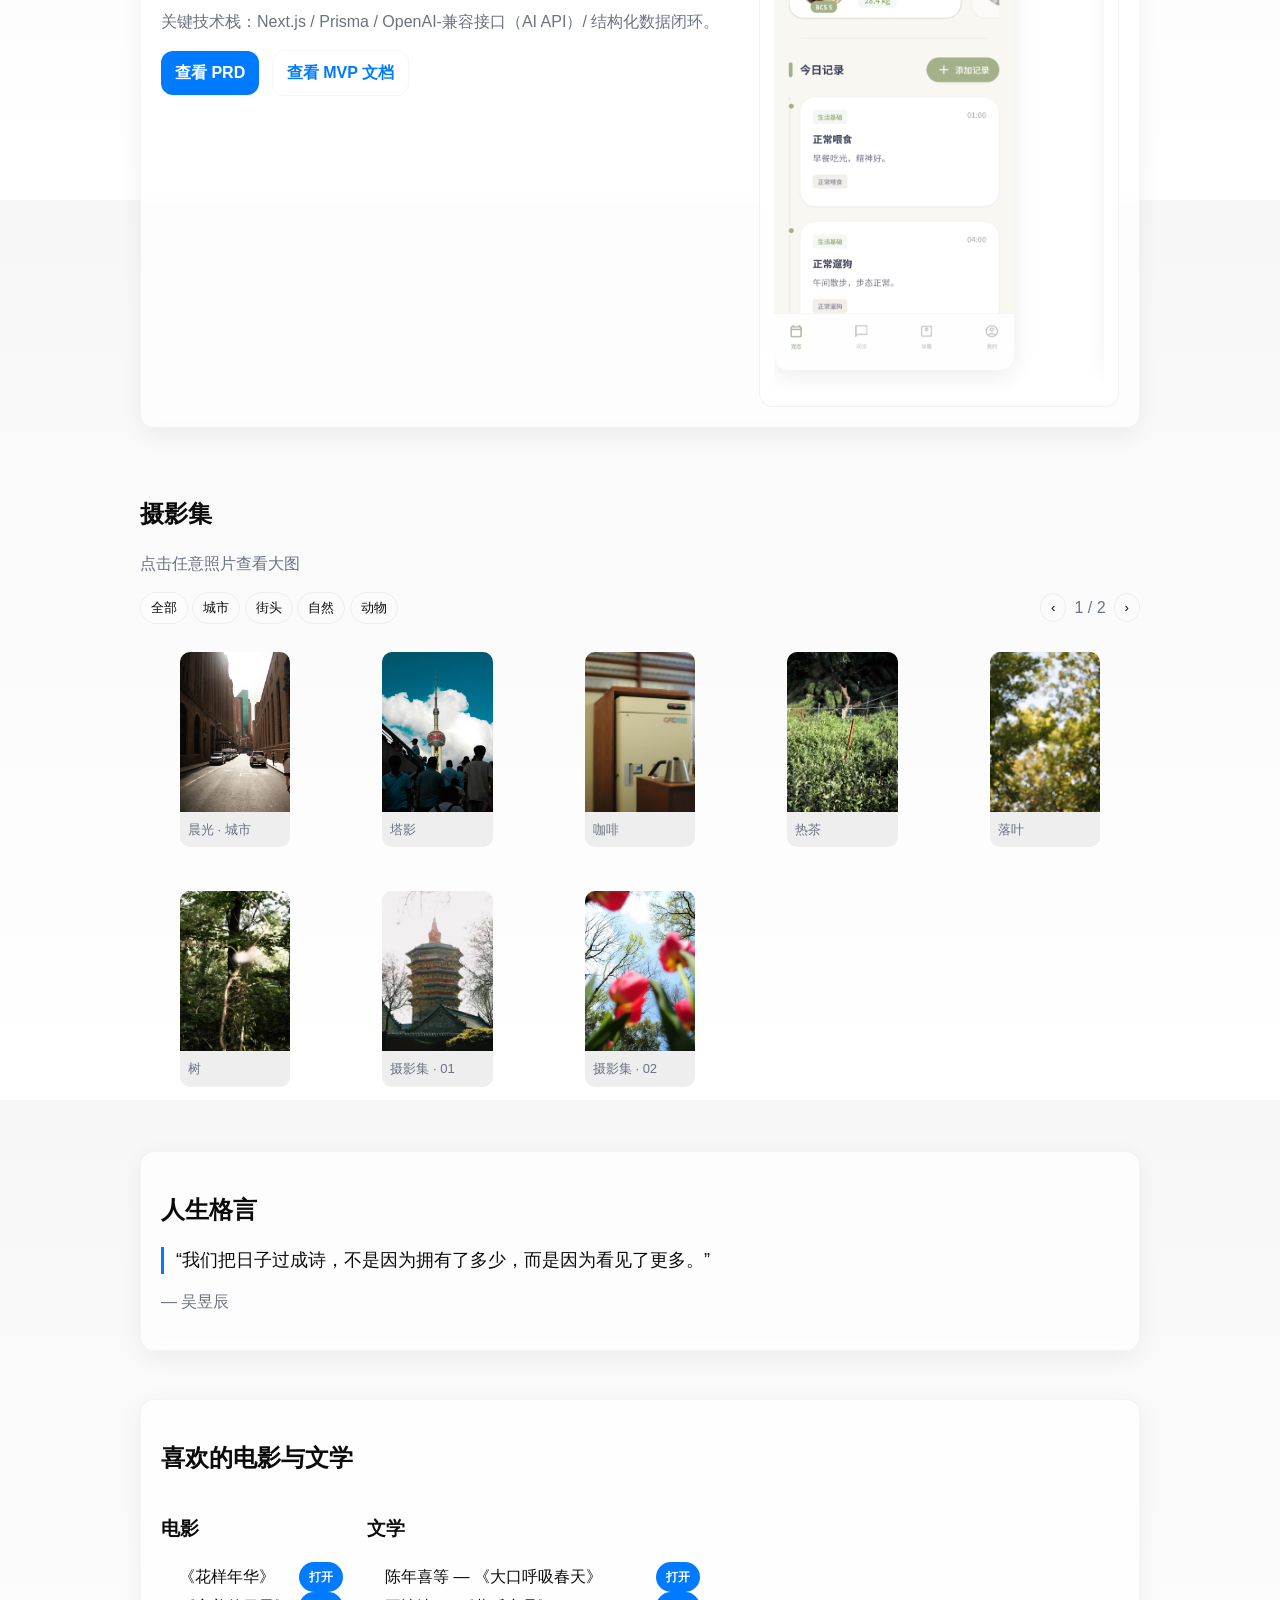
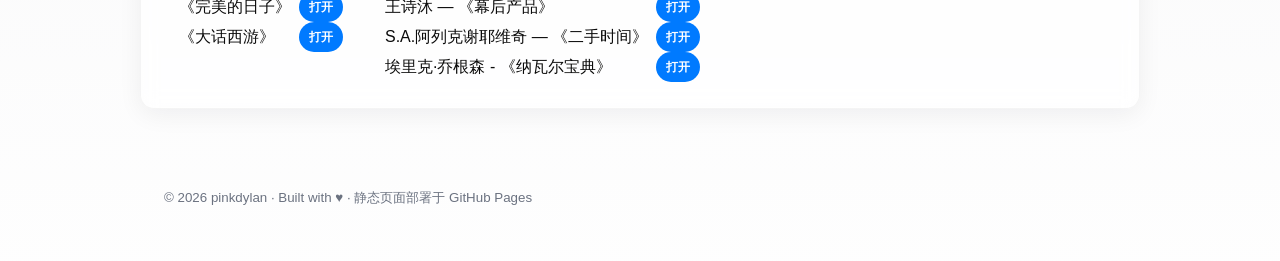
==== commit 4ff5df4c: "Update index.html" ====
--- a/docs/index.html
+++ b/docs/index.html
@@ -40,11 +40,11 @@
   <main>
     <section class="hero">
       <div class="container hero-inner">
-        <div class="avatar-frame" role="img" aria-label="pinkdylan 照片">
-          <img class="avatar-img" src="selfie.jpg" alt="pinkdylan" />
+        <div class="avatar-frame" role="img" aria-label="Pink Dylan 照片">
+          <img class="avatar-img" src="selfie.jpg" alt="Pink Dylan" />
         </div>
         <div class="hero-text">
-          <h1 data-i18n="hero.title">你好，我是 <span class="accent">pinkdylan</span></h1>
+          <h1 data-i18n="hero.title">你好，我是 <span class="accent">吴昱辰</span>（Pink Dylan）</h1>
           <p class="lead" data-i18n="hero.lead">热爱摄影的学生 / 全栈开发者 / 也在做产品设计与 AI 安全测试。</p>
           <p class="ctas">
             <a class="btn" href="#resume" data-i18n="hero.ctaResume">查看简历</a>
@@ -58,7 +58,7 @@
     <section id="about" class="card-section container">
       <div class="card">
         <h2 data-i18n="about.title">关于我</h2>
-        <p data-i18n="about.body">我叫 Dylan（网名 pinkdylan）。摄影对我来说是一种“观察世界”的方式：构图、色彩、比例与耐心，让我在现场更安静、更专注。因为喜欢老单反的机械质感，我也更在意“手感”和“反馈”，这份偏好从相机延伸到代码与产品里。
+        <p data-i18n="about.body">我叫 吴昱辰（英文名 Pink Dylan）。摄影对我来说是一种“观察世界”的方式：构图、色彩、比例与耐心，让我在现场更安静、更专注。因为喜欢老单反的机械质感，我也更在意“手感”和“反馈”，这份偏好从相机延伸到代码与产品里。
           <br><br>
           我是“观察者”，也是“造物主”：把想法变成可触摸的体验。学习上我会对 AI 与工程保持敏感，也会在产品视角里追问：用户到底需要什么、怎样的交互更能被信任与使用。
           <br><br>
@@ -70,7 +70,6 @@
       <div class="card grid-2">
         <div>
           <h2 data-i18n="resume.title">简历</h2>
-          <p data-i18n="resume.intro">把我能做什么、我在学什么、我正在把它做成什么样，整理在这里。</p>
           <ul>
             <li data-i18n="resume.edu">教育：浙江中医药大学 · 计算机科学与技术（2023.09-2027.06）</li>
             <li data-i18n="resume.role">经历：校团委摄影部副部长（组织部门活动与管理）</li>
@@ -189,7 +188,7 @@
                 <a class="btn small" href="https://search.douban.com/book/subject_search?search_text=%E4%BA%8C%E6%89%8B%E6%97%B6%E9%97%B4" target="_blank" rel="noopener" data-i18n="open">打开</a>
               </li>
               <li>
-                <span class="title" data-i18n="favorites.b4">《纳瓦尔宝典》</span>
+                <span class="title" data-i18n="favorites.b4">埃里克·乔根森 - 《纳瓦尔宝典》</span>
                 <a class="btn small" href="https://search.douban.com/book/subject_search?search_text=%E7%BA%B3%E7%93%A6%E5%B0%94%E5%AE%9D%E5%85%B8" target="_blank" rel="noopener" data-i18n="open">打开</a>
               </li>
             </ul>
